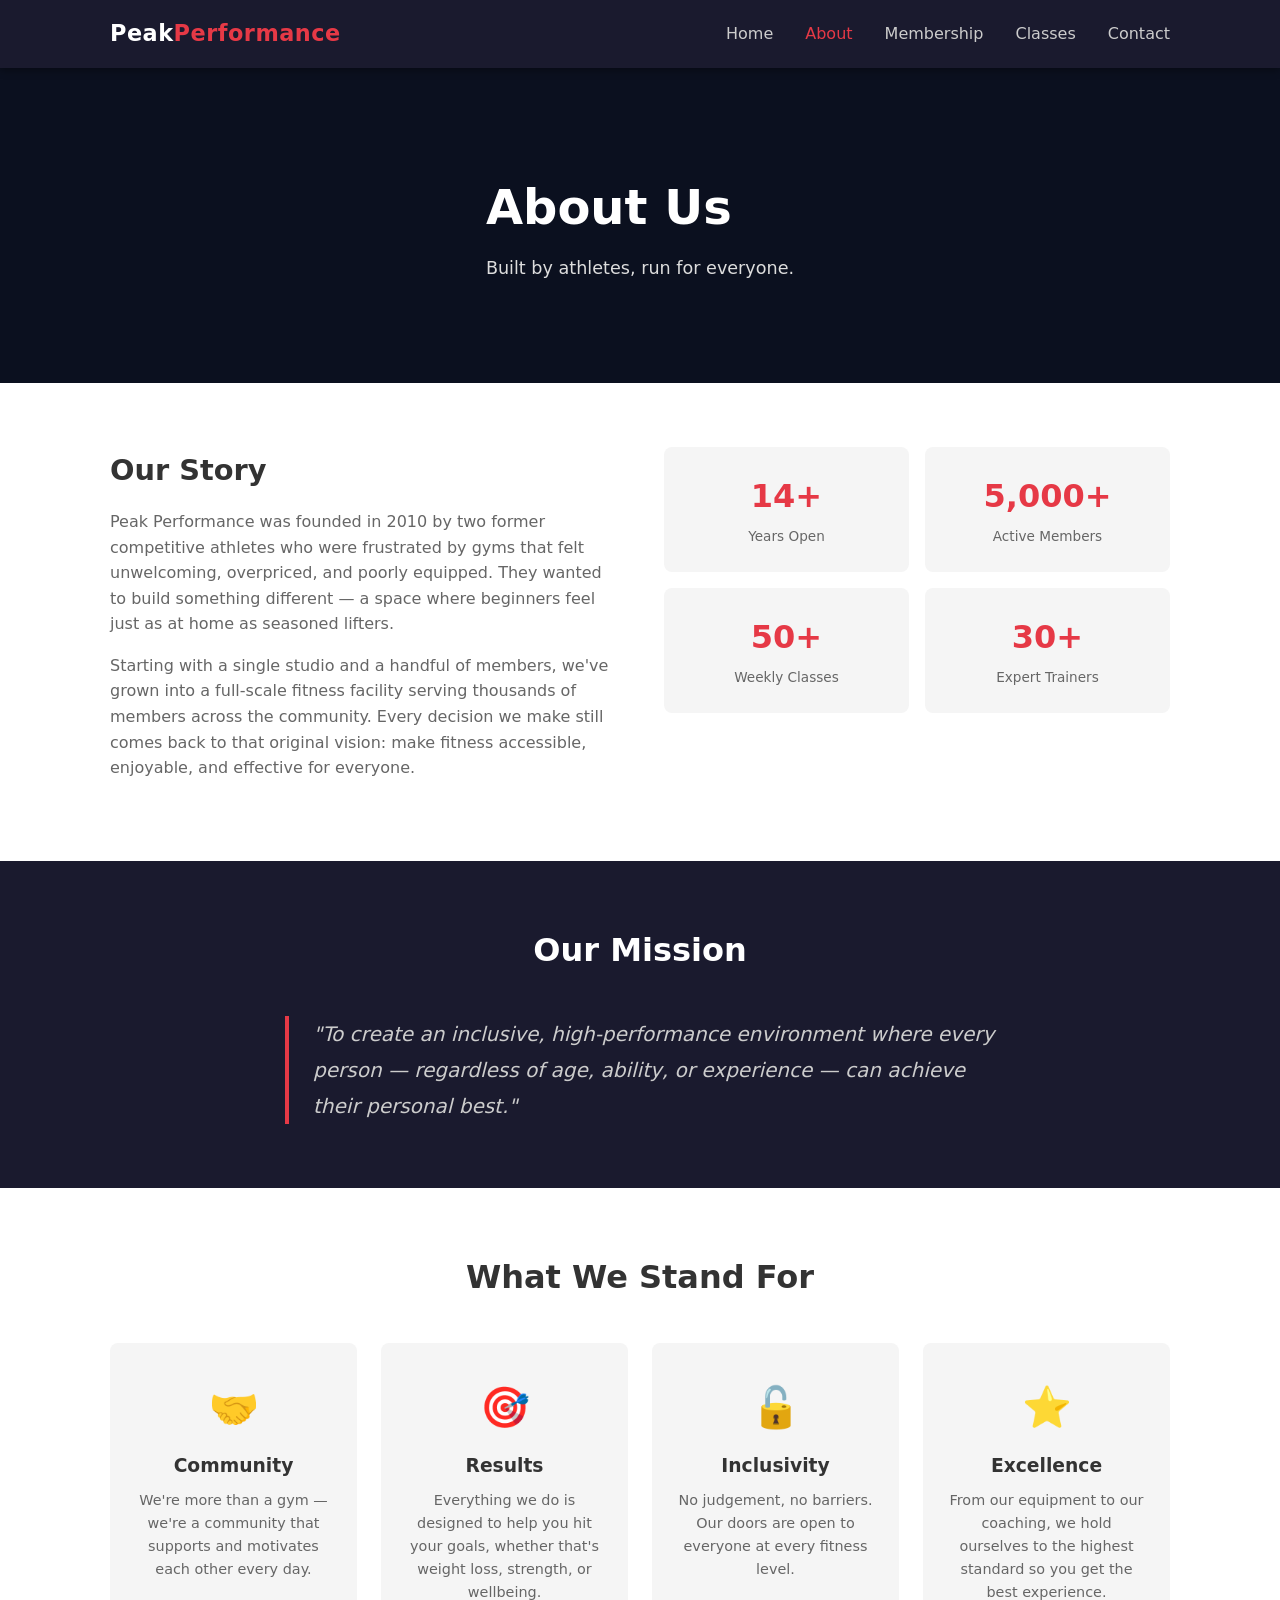
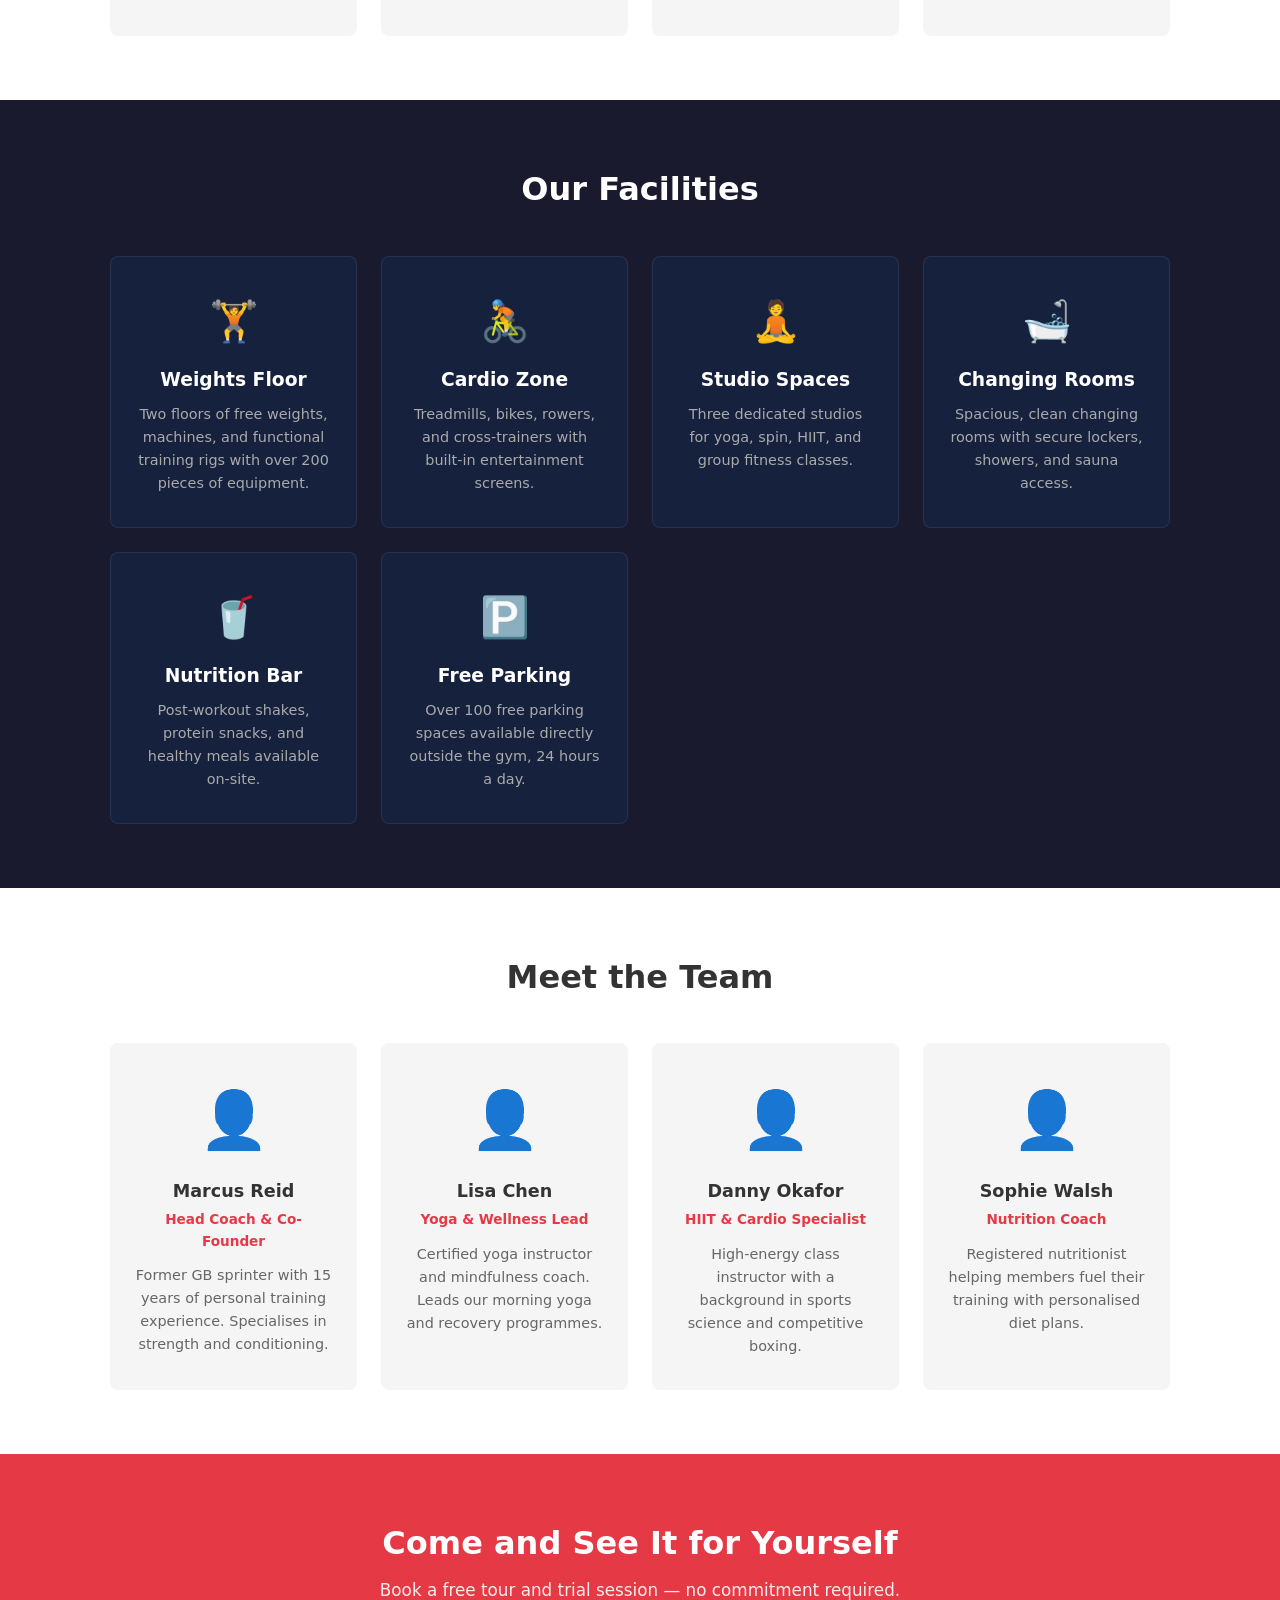
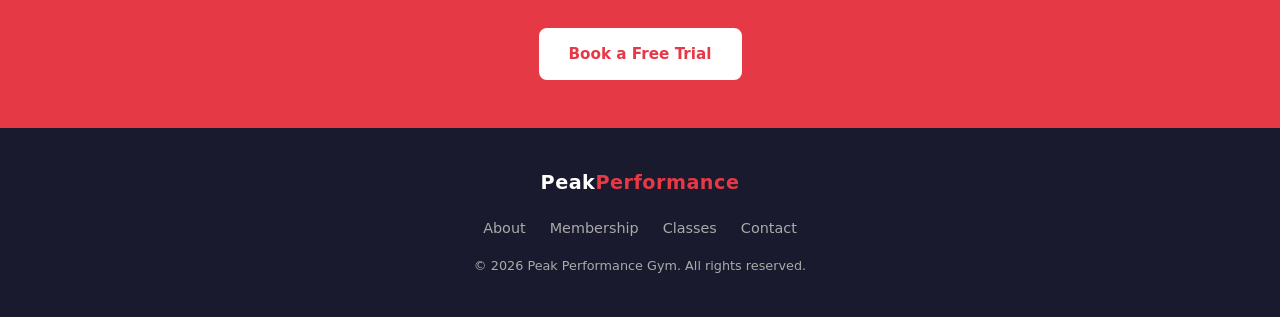
==== about.html @ bcf8e330 "Updated Contact page" ====
<!DOCTYPE html>
<html lang="en-GB">
<head>
  <meta charset="UTF-8" />
  <meta name="viewport" content="width=device-width, initial-scale=1.0" />
  <title>About Us – Peak Performance Gym</title>
  <link rel="stylesheet" href="css/style.css" />
  <script src="https://code.jquery.com/jquery-3.7.1.min.js" defer></script>
  <script src="js/main.js" defer></script>
</head>
<body>

  <!-- ===== HEADER / NAV ===== -->
  <header class="site-header">
    <div class="container header-inner">
      <a href="index.html" class="logo" aria-label="Peak Performance Gym – Home">
        Peak<span>Performance</span>
      </a>
      <button class="nav-toggle" aria-controls="main-nav" aria-expanded="false" aria-label="Toggle navigation">
        <span></span><span></span><span></span>
      </button>
      <nav id="main-nav" aria-label="Main navigation">
        <ul role="list">
          <li><a href="index.html">Home</a></li>
          <li><a href="about.html" class="active" aria-current="page">About</a></li>
          <li><a href="#">Membership</a></li>
          <li><a href="#">Classes</a></li>
          <li><a href="contact.html">Contact</a></li>
        </ul>
      </nav>
    </div>
  </header>

  <main id="main-content">

    <!-- ===== PAGE HERO ===== -->
    <section class="page-hero" aria-labelledby="page-hero-heading">
      <div class="page-hero-overlay"></div>
      <div class="container page-hero-content">
        <h1 id="page-hero-heading">About Us</h1>
        <p>Built by athletes, run for everyone.</p>
      </div>
    </section>

    <!-- ===== OUR STORY ===== -->
    <section class="story section-pad" aria-labelledby="story-heading">
      <div class="container story-inner">
        <div class="story-text">
          <h2 id="story-heading">Our Story</h2>
          <p>Peak Performance was founded in 2010 by two former competitive athletes who were frustrated by gyms that felt unwelcoming, overpriced, and poorly equipped. They wanted to build something different — a space where beginners feel just as at home as seasoned lifters.</p>
          <p>Starting with a single studio and a handful of members, we've grown into a full-scale fitness facility serving thousands of members across the community. Every decision we make still comes back to that original vision: make fitness accessible, enjoyable, and effective for everyone.</p>
        </div>
        <div class="story-stat-grid" aria-label="Key statistics">
          <div class="stat-card">
            <span class="stat-number">14+</span>
            <span class="stat-label">Years Open</span>
          </div>
          <div class="stat-card">
            <span class="stat-number">5,000+</span>
            <span class="stat-label">Active Members</span>
          </div>
          <div class="stat-card">
            <span class="stat-number">50+</span>
            <span class="stat-label">Weekly Classes</span>
          </div>
          <div class="stat-card">
            <span class="stat-number">30+</span>
            <span class="stat-label">Expert Trainers</span>
          </div>
        </div>
      </div>
    </section>

    <!-- ===== MISSION ===== -->
    <section class="mission section-pad bg-dark" aria-labelledby="mission-heading">
      <div class="container mission-inner">
        <h2 id="mission-heading" class="section-title">Our Mission</h2>
        <p class="mission-statement">"To create an inclusive, high-performance environment where every person — regardless of age, ability, or experience — can achieve their personal best."</p>
      </div>
    </section>

    <!-- ===== VALUES ===== -->
    <section class="values section-pad" aria-labelledby="values-heading">
      <div class="container">
        <h2 id="values-heading" class="section-title">What We Stand For</h2>
        <div class="values-grid">
          <article class="value-card">
            <div class="feature-icon" aria-hidden="true">🤝</div>
            <h3>Community</h3>
            <p>We're more than a gym — we're a community that supports and motivates each other every day.</p>
          </article>
          <article class="value-card">
            <div class="feature-icon" aria-hidden="true">🎯</div>
            <h3>Results</h3>
            <p>Everything we do is designed to help you hit your goals, whether that's weight loss, strength, or wellbeing.</p>
          </article>
          <article class="value-card">
            <div class="feature-icon" aria-hidden="true">🔓</div>
            <h3>Inclusivity</h3>
            <p>No judgement, no barriers. Our doors are open to everyone at every fitness level.</p>
          </article>
          <article class="value-card">
            <div class="feature-icon" aria-hidden="true">⭐</div>
            <h3>Excellence</h3>
            <p>From our equipment to our coaching, we hold ourselves to the highest standard so you get the best experience.</p>
          </article>
        </div>
      </div>
    </section>

    <!-- ===== FACILITIES ===== -->
    <section class="facilities section-pad bg-dark" aria-labelledby="facilities-heading">
      <div class="container">
        <h2 id="facilities-heading" class="section-title">Our Facilities</h2>
        <div class="facilities-grid">
          <article class="facility-card">
            <div class="feature-icon" aria-hidden="true">🏋️</div>
            <h3>Weights Floor</h3>
            <p>Two floors of free weights, machines, and functional training rigs with over 200 pieces of equipment.</p>
          </article>
          <article class="facility-card">
            <div class="feature-icon" aria-hidden="true">🚴</div>
            <h3>Cardio Zone</h3>
            <p>Treadmills, bikes, rowers, and cross-trainers with built-in entertainment screens.</p>
          </article>
          <article class="facility-card">
            <div class="feature-icon" aria-hidden="true">🧘</div>
            <h3>Studio Spaces</h3>
            <p>Three dedicated studios for yoga, spin, HIIT, and group fitness classes.</p>
          </article>
          <article class="facility-card">
            <div class="feature-icon" aria-hidden="true">🛁</div>
            <h3>Changing Rooms</h3>
            <p>Spacious, clean changing rooms with secure lockers, showers, and sauna access.</p>
          </article>
          <article class="facility-card">
            <div class="feature-icon" aria-hidden="true">🥤</div>
            <h3>Nutrition Bar</h3>
            <p>Post-workout shakes, protein snacks, and healthy meals available on-site.</p>
          </article>
          <article class="facility-card">
            <div class="feature-icon" aria-hidden="true">🅿️</div>
            <h3>Free Parking</h3>
            <p>Over 100 free parking spaces available directly outside the gym, 24 hours a day.</p>
          </article>
        </div>
      </div>
    </section>

    <!-- ===== TEAM ===== -->
    <section class="team section-pad" aria-labelledby="team-heading">
      <div class="container">
        <h2 id="team-heading" class="section-title">Meet the Team</h2>
        <div class="team-grid">
          <article class="team-card">
            <div class="team-avatar" aria-hidden="true">👤</div>
            <h3>Marcus Reid</h3>
            <p class="team-role">Head Coach &amp; Co-Founder</p>
            <p>Former GB sprinter with 15 years of personal training experience. Specialises in strength and conditioning.</p>
          </article>
          <article class="team-card">
            <div class="team-avatar" aria-hidden="true">👤</div>
            <h3>Lisa Chen</h3>
            <p class="team-role">Yoga &amp; Wellness Lead</p>
            <p>Certified yoga instructor and mindfulness coach. Leads our morning yoga and recovery programmes.</p>
          </article>
          <article class="team-card">
            <div class="team-avatar" aria-hidden="true">👤</div>
            <h3>Danny Okafor</h3>
            <p class="team-role">HIIT &amp; Cardio Specialist</p>
            <p>High-energy class instructor with a background in sports science and competitive boxing.</p>
          </article>
          <article class="team-card">
            <div class="team-avatar" aria-hidden="true">👤</div>
            <h3>Sophie Walsh</h3>
            <p class="team-role">Nutrition Coach</p>
            <p>Registered nutritionist helping members fuel their training with personalised diet plans.</p>
          </article>
        </div>
      </div>
    </section>

    <!-- ===== CTA BANNER ===== -->
    <section class="cta-banner section-pad" aria-labelledby="cta-heading">
      <div class="container cta-inner">
        <h2 id="cta-heading">Come and See It for Yourself</h2>
        <p>Book a free tour and trial session — no commitment required.</p>
        <a href="#" class="btn btn-primary">Book a Free Trial</a>
      </div>
    </section>

  </main>

  <!-- ===== FOOTER ===== -->
  <footer class="site-footer" role="contentinfo">
    <div class="container footer-inner">
      <p class="logo">Peak<span>Performance</span></p>
      <nav aria-label="Footer navigation">
        <ul role="list">
          <li><a href="about.html">About</a></li>
          <li><a href="#">Membership</a></li>
          <li><a href="#">Classes</a></li>
          <li><a href="contact.html">Contact</a></li>
        </ul>
      </nav>
      <p class="footer-copy">&copy; <span id="year"></span> Peak Performance Gym. All rights reserved.</p>
    </div>
  </footer>

</body>
</html>
---- css/style.css ----
/* ===== CSS VARIABLES ===== */
:root {
  --clr-primary: #e63946;
  --clr-dark: #1a1a2e;
  --clr-dark-2: #16213e;
  --clr-light: #f5f5f5;
  --clr-text: #333;
  --clr-muted: #666;
  --font-main: 'Segoe UI', system-ui, sans-serif;
  --radius: 8px;
  --transition: 0.3s ease;
  --max-width: 1100px;
}

/* ===== RESET ===== */
*, *::before, *::after { box-sizing: border-box; margin: 0; padding: 0; }
html { scroll-behavior: smooth; }
body { font-family: var(--font-main); color: var(--clr-text); background: #fff; line-height: 1.6; }
img { max-width: 100%; display: block; }
a { text-decoration: none; color: inherit; }
ul { list-style: none; }

/* ===== UTILITIES ===== */
.container { max-width: var(--max-width); margin: 0 auto; padding: 0 1.25rem; }
.section-pad { padding: 4rem 0; }
.bg-dark { background: var(--clr-dark); color: var(--clr-light); }
.section-title { text-align: center; font-size: 2rem; margin-bottom: 2.5rem; }
.bg-dark .section-title { color: #fff; }

/* ===== BUTTONS ===== */
.btn {
  display: inline-block;
  padding: 0.75rem 1.75rem;
  border-radius: var(--radius);
  font-weight: 600;
  font-size: 0.95rem;
  transition: var(--transition);
  cursor: pointer;
  border: 2px solid transparent;
}
.btn-primary { background: var(--clr-primary); color: #fff; border-color: var(--clr-primary); }
.btn-primary:hover { background: #c1121f; border-color: #c1121f; }
.btn-outline { background: transparent; color: #fff; border-color: #fff; }
.btn-outline:hover { background: #fff; color: var(--clr-dark); }

/* ===== HEADER ===== */
.site-header {
  position: sticky;
  top: 0;
  z-index: 100;
  background: var(--clr-dark);
  padding: 1rem 0;
  box-shadow: 0 2px 8px rgba(0,0,0,0.4);
}
.header-inner { display: flex; align-items: center; justify-content: space-between; }
.logo { font-size: 1.4rem; font-weight: 800; color: #fff; letter-spacing: 0.5px; }
.logo span { color: var(--clr-primary); }

#main-nav ul { display: flex; gap: 2rem; }
#main-nav a { color: #ccc; font-weight: 500; transition: color var(--transition); }
#main-nav a:hover, #main-nav a.active { color: var(--clr-primary); }

/* Hamburger */
.nav-toggle {
  display: none;
  flex-direction: column;
  gap: 5px;
  background: none;
  border: none;
  cursor: pointer;
  padding: 4px;
}
.nav-toggle span {
  display: block;
  width: 25px;
  height: 2px;
  background: #fff;
  transition: var(--transition);
}

/* ===== HERO ===== */
.hero {
  position: relative;
  min-height: 90vh;
  display: flex;
  align-items: center;
  background: url('../images/homepagehero.jpg') center/cover no-repeat;
  background-color: var(--clr-dark-2);
}
.hero-overlay {
  position: absolute;
  inset: 0;
  background: rgba(0,0,0,0.6);
}
.hero-content {
  position: relative;
  z-index: 1;
  color: #fff;
  max-width: 600px;
}
.hero-content h1 { font-size: clamp(2.2rem, 5vw, 3.8rem); line-height: 1.15; margin-bottom: 1rem; }
.hero-content p { font-size: 1.1rem; color: #ddd; margin-bottom: 2rem; }
.hero-cta { display: flex; gap: 1rem; flex-wrap: wrap; }

/* ===== FEATURES ===== */
.features-grid {
  display: grid;
  grid-template-columns: repeat(auto-fit, minmax(220px, 1fr));
  gap: 1.5rem;
}
.feature-card {
  background: var(--clr-light);
  border-radius: var(--radius);
  padding: 2rem 1.5rem;
  text-align: center;
  transition: transform var(--transition), box-shadow var(--transition);
}
.feature-card:hover { transform: translateY(-4px); box-shadow: 0 8px 20px rgba(0,0,0,0.1); }
.feature-icon { font-size: 2.5rem; margin-bottom: 0.75rem; }
.feature-card h3 { margin-bottom: 0.5rem; font-size: 1.1rem; }
.feature-card p { color: var(--clr-muted); font-size: 0.9rem; }

/* ===== MEMBERSHIP PLANS ===== */
.plans-grid {
  display: grid;
  grid-template-columns: repeat(auto-fit, minmax(240px, 1fr));
  gap: 1.5rem;
  align-items: start;
}
.plan-card {
  background: var(--clr-dark-2);
  border: 1px solid rgba(255,255,255,0.1);
  border-radius: var(--radius);
  padding: 2rem 1.5rem;
  text-align: center;
  position: relative;
  transition: transform var(--transition);
}
.plan-card:hover { transform: translateY(-4px); }
.plan-card.featured { border-color: var(--clr-primary); }
.plan-card h3 { font-size: 1.2rem; color: #fff; margin-bottom: 0.75rem; }
.plan-card .price { font-size: 2.2rem; font-weight: 800; color: var(--clr-primary); margin-bottom: 1.25rem; }
.plan-card .price span { font-size: 1rem; font-weight: 400; color: #aaa; }
.plan-card ul { margin-bottom: 1.5rem; display: flex; flex-direction: column; gap: 0.5rem; }
.plan-card li { color: #ccc; font-size: 0.9rem; }
.plan-card li::before { content: "✓ "; color: var(--clr-primary); font-weight: 700; }
.badge {
  position: absolute;
  top: -12px;
  left: 50%;
  transform: translateX(-50%);
  background: var(--clr-primary);
  color: #fff;
  font-size: 0.75rem;
  font-weight: 700;
  padding: 0.25rem 0.75rem;
  border-radius: 20px;
  white-space: nowrap;
}

/* ===== TESTIMONIALS ===== */
.testimonials-grid {
  display: grid;
  grid-template-columns: repeat(auto-fit, minmax(260px, 1fr));
  gap: 1.5rem;
}
.testimonial-card {
  background: var(--clr-light);
  border-left: 4px solid var(--clr-primary);
  border-radius: var(--radius);
  padding: 1.5rem;
}
.testimonial-card p { font-style: italic; color: var(--clr-muted); margin-bottom: 1rem; }
.testimonial-card footer { font-weight: 600; font-size: 0.9rem; }

/* ===== CTA BANNER ===== */
.cta-banner { background: var(--clr-primary); color: #fff; }
.cta-inner { text-align: center; }
.cta-inner h2 { font-size: 2rem; margin-bottom: 0.5rem; }
.cta-inner p { margin-bottom: 1.5rem; font-size: 1.05rem; opacity: 0.9; }
.cta-banner .btn-primary { background: #fff; color: var(--clr-primary); border-color: #fff; }
.cta-banner .btn-primary:hover { background: var(--clr-dark); color: #fff; border-color: var(--clr-dark); }

/* ===== FOOTER ===== */
.site-footer { background: var(--clr-dark); color: #aaa; padding: 2.5rem 0; }
.footer-inner { display: flex; flex-direction: column; align-items: center; gap: 1rem; text-align: center; }
.site-footer .logo { font-size: 1.2rem; font-weight: 800; color: #fff; }
.site-footer nav ul { display: flex; gap: 1.5rem; flex-wrap: wrap; justify-content: center; }
.site-footer nav a { color: #aaa; font-size: 0.9rem; transition: color var(--transition); }
.site-footer nav a:hover { color: var(--clr-primary); }
.footer-copy { font-size: 0.8rem; }

/* ===== PAGE HERO (inner pages) ===== */
.page-hero {
  position: relative;
  min-height: 35vh;
  display: flex;
  align-items: center;
  background: var(--clr-dark-2);
}
.page-hero-overlay {
  position: absolute;
  inset: 0;
  background: rgba(0,0,0,0.5);
}
.page-hero-content {
  position: relative;
  z-index: 1;
  color: #fff;
}
.page-hero-content h1 { font-size: clamp(2rem, 4vw, 3rem); margin-bottom: 0.5rem; }
.page-hero-content p { font-size: 1.1rem; color: #ddd; }

/* ===== STORY ===== */
.story-inner {
  display: grid;
  grid-template-columns: 1fr 1fr;
  gap: 3rem;
  align-items: start;
}
.story-text h2 { font-size: 1.8rem; margin-bottom: 1rem; }
.story-text p { color: var(--clr-muted); margin-bottom: 1rem; }
.story-stat-grid {
  display: grid;
  grid-template-columns: 1fr 1fr;
  gap: 1rem;
}
.stat-card {
  background: var(--clr-light);
  border-radius: var(--radius);
  padding: 1.5rem;
  text-align: center;
  display: flex;
  flex-direction: column;
  gap: 0.25rem;
}
.stat-number { font-size: 2rem; font-weight: 800; color: var(--clr-primary); }
.stat-label { font-size: 0.85rem; color: var(--clr-muted); font-weight: 500; }

/* ===== MISSION ===== */
.mission-inner { text-align: center; max-width: 750px; margin: 0 auto; }
.mission-statement {
  font-size: 1.25rem;
  font-style: italic;
  color: #ccc;
  line-height: 1.8;
  border-left: 4px solid var(--clr-primary);
  padding-left: 1.5rem;
  text-align: left;
}

/* ===== VALUES ===== */
.values-grid {
  display: grid;
  grid-template-columns: repeat(auto-fit, minmax(220px, 1fr));
  gap: 1.5rem;
}
.value-card {
  background: var(--clr-light);
  border-radius: var(--radius);
  padding: 2rem 1.5rem;
  text-align: center;
  transition: transform var(--transition), box-shadow var(--transition);
}
.value-card:hover { transform: translateY(-4px); box-shadow: 0 8px 20px rgba(0,0,0,0.1); }
.value-card h3 { margin: 0.75rem 0 0.5rem; }
.value-card p { color: var(--clr-muted); font-size: 0.9rem; }

/* ===== FACILITIES ===== */
.facilities-grid {
  display: grid;
  grid-template-columns: repeat(auto-fit, minmax(220px, 1fr));
  gap: 1.5rem;
}
.facility-card {
  background: var(--clr-dark-2);
  border: 1px solid rgba(255,255,255,0.08);
  border-radius: var(--radius);
  padding: 2rem 1.5rem;
  text-align: center;
  transition: transform var(--transition);
}
.facility-card:hover { transform: translateY(-4px); }
.facility-card h3 { color: #fff; margin: 0.75rem 0 0.5rem; }
.facility-card p { color: #aaa; font-size: 0.9rem; }

/* ===== TEAM ===== */
.team-grid {
  display: grid;
  grid-template-columns: repeat(auto-fit, minmax(220px, 1fr));
  gap: 1.5rem;
}
.team-card {
  background: var(--clr-light);
  border-radius: var(--radius);
  padding: 2rem 1.5rem;
  text-align: center;
  transition: transform var(--transition), box-shadow var(--transition);
}
.team-card:hover { transform: translateY(-4px); box-shadow: 0 8px 20px rgba(0,0,0,0.1); }
.team-avatar { font-size: 3.5rem; margin-bottom: 0.75rem; }
.team-card h3 { font-size: 1.1rem; margin-bottom: 0.25rem; }
.team-role { color: var(--clr-primary); font-weight: 600; font-size: 0.85rem; margin-bottom: 0.75rem; }
.team-card p:last-child { color: var(--clr-muted); font-size: 0.9rem; }

/* ===== RESPONSIVE ===== */
@media (max-width: 768px) {
  .nav-toggle { display: flex; }

  #main-nav {
    display: none;
    position: absolute;
    top: 100%;
    left: 0;
    right: 0;
    background: var(--clr-dark);
    padding: 1rem 1.25rem;
  }
  #main-nav.open { display: block; }
  #main-nav ul { flex-direction: column; gap: 1rem; }

  .site-header { position: relative; }
  .header-inner { flex-wrap: wrap; position: relative; }

  .hero { min-height: 70vh; }
  .hero-content h1 { font-size: 2rem; }

  .story-inner { grid-template-columns: 1fr; }
}
.contact-grid {
  display: grid;
  grid-template-columns: repeat(auto-fit, minmax(220px, 1fr));
  gap: 1.5rem;
}
.contact-card {
  background: var(--clr-light);
  border-radius: var(--radius);
  padding: 2rem 1.5rem;
  text-align: center;
  transition: transform var(--transition), box-shadow var(--transition);
}
.contact-card:hover { transform: translateY(-4px); box-shadow: 0 8px 20px rgba(0,0,0,0.1); }
.contact-icon { font-size: 2.5rem; margin-bottom: 0.75rem; }
.contact-card h3 { margin-bottom: 0.5rem; font-size: 1.1rem; }
.contact-card p { color: var(--clr-muted); font-size: 0.9rem; }


/* ===== CONTACT FORM ===== */
.contact-form form {
  max-width: 650px;
  margin: 0 auto;
  display: flex;
  flex-direction: column;
  gap: 1.25rem;
}
.form-row {
  display: grid;
  grid-template-columns: 1fr 1fr;
  gap: 1.25rem;
}
.form-group { display: flex; flex-direction: column; gap: 0.4rem; }
.form-group label { color: #ccc; font-size: 0.9rem; font-weight: 600; }
.form-group input,
.form-group textarea {
  background: var(--clr-dark-2);
  border: 1px solid rgba(255,255,255,0.15);
  border-radius: var(--radius);
  padding: 0.75rem 1rem;
  color: #fff;
  font-family: inherit;
  font-size: 1rem;
  transition: border-color var(--transition);
}
.form-group input:focus,
.form-group textarea:focus {
  outline: none;
  border-color: var(--clr-primary);
}
.form-group input.invalid,
.form-group textarea.invalid { border-color: var(--clr-primary); }
.form-error {
  color: var(--clr-primary);
  font-size: 0.85rem;
  min-height: 1.1em;
}
.contact-form .btn-primary {
  align-self: flex-start;
  border: none;
}
.form-status { font-size: 0.95rem; font-weight: 600; min-height: 1.2em; }
.form-status.success { color: #4ade80; }
.form-status.error { color: var(--clr-primary); }

@media (max-width: 768px) {
  .form-row { grid-template-columns: 1fr; }
}
.social-icons {
    display: flex;
    justify-content: center;
    gap: 90px;
}
.social-icons a {
  display:flex;
  flex-direction: column;
  align-items: center;
  text-align: center;
  text-decoration: none;
  color: inherit;
}
.social-icons img:hover { transform: scale(1.1); }
.social-icons img {
  width: 70px;
  height: 70px;
  transition: transform var(--transition);
}
main section:last-child {
    padding-bottom: 3rem;
}
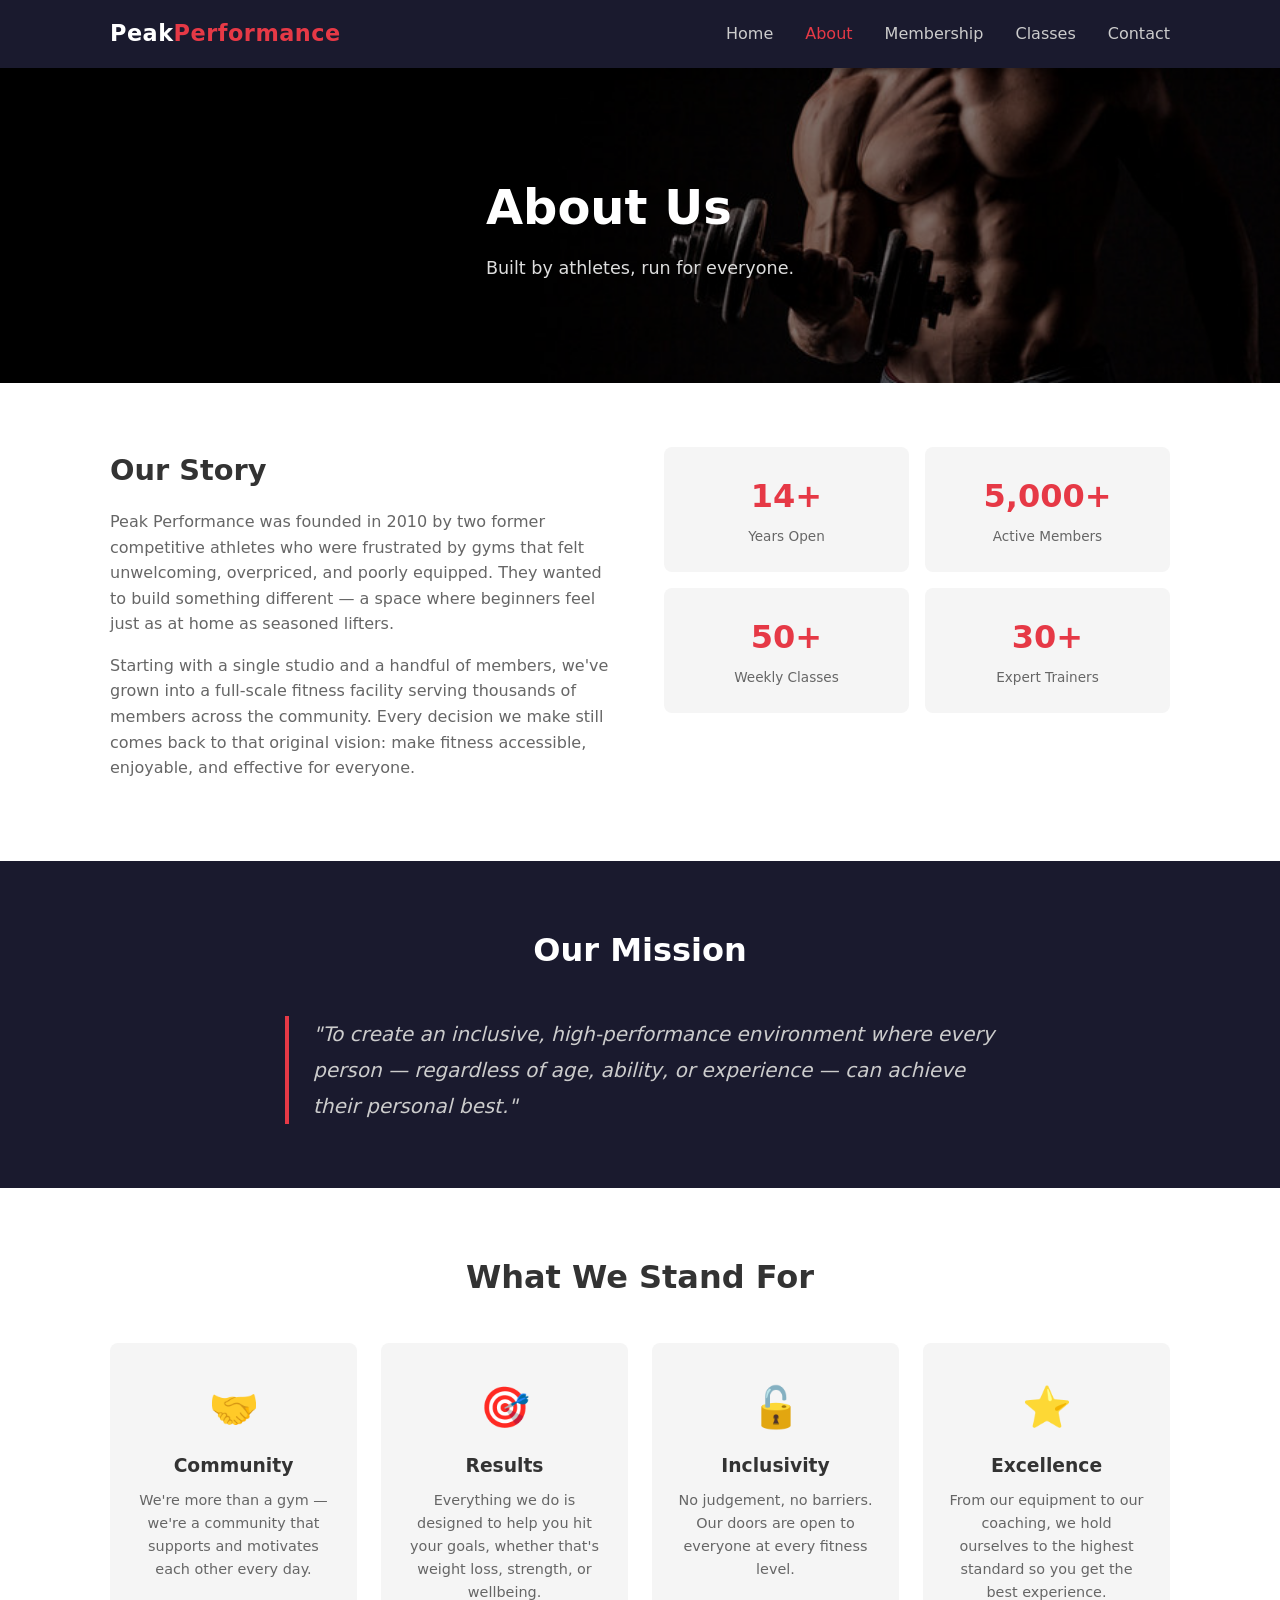
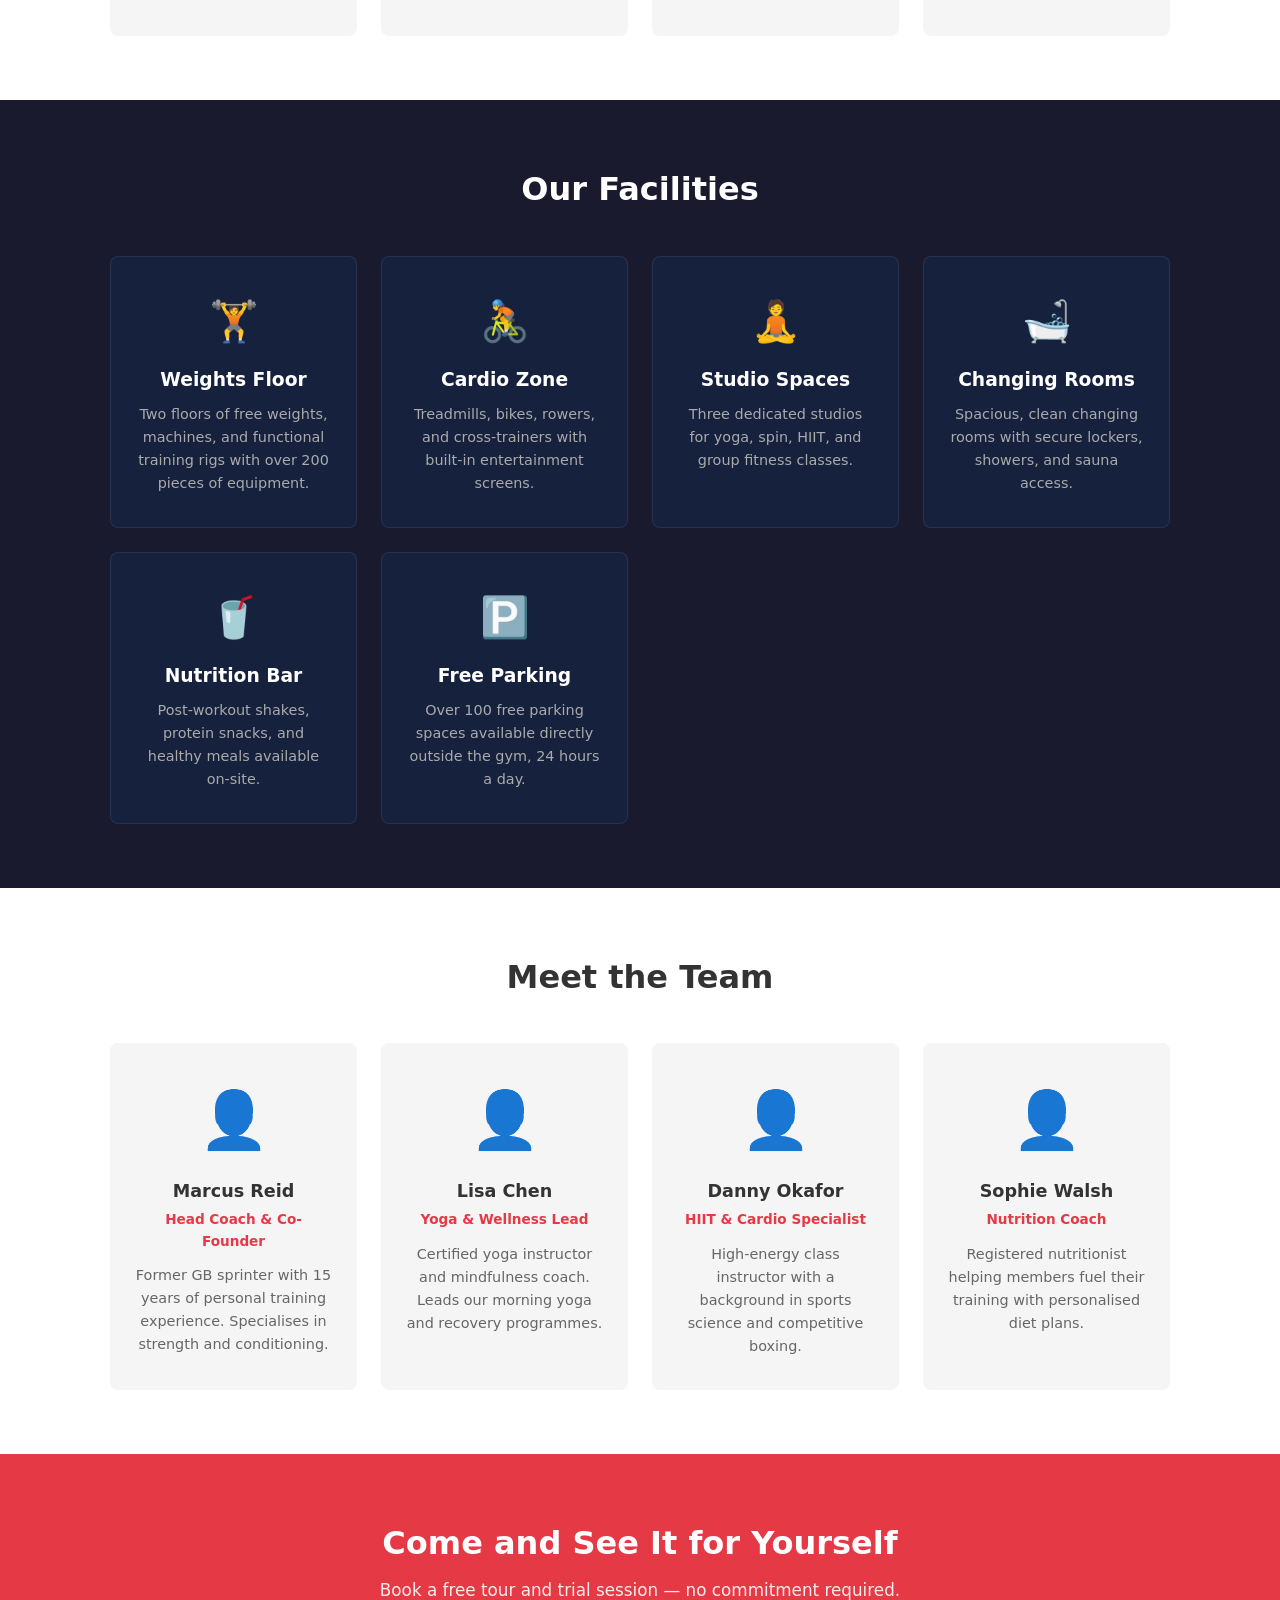
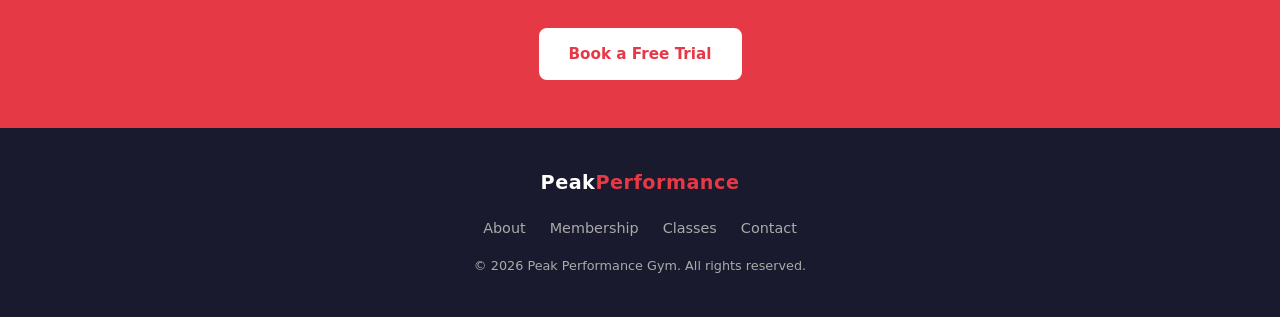
==== commit 803df7e3: "home page hero added to each webpage" ====
--- a/about.html
+++ b/about.html
@@ -5,10 +5,14 @@
   <meta name="viewport" content="width=device-width, initial-scale=1.0" />
   <title>About Us – Peak Performance Gym</title>
   <link rel="stylesheet" href="css/style.css" />
-  <script src="https://code.jquery.com/jquery-3.7.1.min.js" defer></script>
+  <link rel="icon" type="image/png" href="images/favicon.png" />
+  <script src="js/jquery.min.js" defer></script>
   <script src="js/main.js" defer></script>
 </head>
 <body>
+
+  <!-- ===== SKIP LINK ===== -->
+  <a href="#main-content" class="skip-link">Skip to main content</a>
 
   <!-- ===== HEADER / NAV ===== -->
   <header class="site-header">
@@ -23,18 +27,18 @@
         <ul role="list">
           <li><a href="index.html">Home</a></li>
           <li><a href="about.html" class="active" aria-current="page">About</a></li>
-          <li><a href="#">Membership</a></li>
-          <li><a href="#">Classes</a></li>
+          <li><a href="membership.html">Membership</a></li>
+          <li><a href="classes.html">Classes</a></li>
           <li><a href="contact.html">Contact</a></li>
         </ul>
       </nav>
     </div>
   </header>
 
-  <main id="main-content">
+  <main id="main-content" tabindex="-1">
 
     <!-- ===== PAGE HERO ===== -->
-    <section class="page-hero" aria-labelledby="page-hero-heading">
+    <section class="page-hero hero" aria-labelledby="page-hero-heading" role="region">
       <div class="page-hero-overlay"></div>
       <div class="container page-hero-content">
         <h1 id="page-hero-heading">About Us</h1>
@@ -43,7 +47,7 @@
     </section>
 
     <!-- ===== OUR STORY ===== -->
-    <section class="story section-pad" aria-labelledby="story-heading">
+    <section class="story section-pad" aria-labelledby="story-heading" role="region">
       <div class="container story-inner">
         <div class="story-text">
           <h2 id="story-heading">Our Story</h2>
@@ -72,7 +76,7 @@
     </section>
 
     <!-- ===== MISSION ===== -->
-    <section class="mission section-pad bg-dark" aria-labelledby="mission-heading">
+    <section class="mission section-pad bg-dark" aria-labelledby="mission-heading" role="region">
       <div class="container mission-inner">
         <h2 id="mission-heading" class="section-title">Our Mission</h2>
         <p class="mission-statement">"To create an inclusive, high-performance environment where every person — regardless of age, ability, or experience — can achieve their personal best."</p>
@@ -80,7 +84,7 @@
     </section>
 
     <!-- ===== VALUES ===== -->
-    <section class="values section-pad" aria-labelledby="values-heading">
+    <section class="values section-pad" aria-labelledby="values-heading" role="region">
       <div class="container">
         <h2 id="values-heading" class="section-title">What We Stand For</h2>
         <div class="values-grid">
@@ -109,7 +113,7 @@
     </section>
 
     <!-- ===== FACILITIES ===== -->
-    <section class="facilities section-pad bg-dark" aria-labelledby="facilities-heading">
+    <section class="facilities section-pad bg-dark" aria-labelledby="facilities-heading" role="region">
       <div class="container">
         <h2 id="facilities-heading" class="section-title">Our Facilities</h2>
         <div class="facilities-grid">
@@ -148,7 +152,7 @@
     </section>
 
     <!-- ===== TEAM ===== -->
-    <section class="team section-pad" aria-labelledby="team-heading">
+    <section class="team section-pad" aria-labelledby="team-heading" role="region">
       <div class="container">
         <h2 id="team-heading" class="section-title">Meet the Team</h2>
         <div class="team-grid">
@@ -181,11 +185,11 @@
     </section>
 
     <!-- ===== CTA BANNER ===== -->
-    <section class="cta-banner section-pad" aria-labelledby="cta-heading">
+    <section class="cta-banner section-pad" aria-labelledby="cta-heading" role="region">
       <div class="container cta-inner">
         <h2 id="cta-heading">Come and See It for Yourself</h2>
         <p>Book a free tour and trial session — no commitment required.</p>
-        <a href="#" class="btn btn-primary">Book a Free Trial</a>
+        <a href="contact.html" class="btn btn-primary">Book a Free Trial</a>
       </div>
     </section>
 
@@ -198,8 +202,8 @@
       <nav aria-label="Footer navigation">
         <ul role="list">
           <li><a href="about.html">About</a></li>
-          <li><a href="#">Membership</a></li>
-          <li><a href="#">Classes</a></li>
+          <li><a href="membership.html">Membership</a></li>
+          <li><a href="classes.html">Classes</a></li>
           <li><a href="contact.html">Contact</a></li>
         </ul>
       </nav>
--- a/css/style.css
+++ b/css/style.css
@@ -10,6 +10,41 @@
   --radius: 8px;
   --transition: 0.3s ease;
   --max-width: 1100px;
+}
+
+/* ===== SKIP LINK ===== */
+.skip-link {
+  position: absolute;
+  top: -100%;
+  left: 1rem;
+  background: var(--clr-primary);
+  color: #fff;
+  padding: 0.6rem 1.2rem;
+  border-radius: var(--radius);
+  font-weight: 700;
+  z-index: 9999;
+  transition: top 0.2s;
+}
+.skip-link:focus { top: 1rem; }
+
+/* ===== SCREEN READER ONLY ===== */
+.sr-only {
+  position: absolute;
+  width: 1px;
+  height: 1px;
+  padding: 0;
+  margin: -1px;
+  overflow: hidden;
+  clip: rect(0,0,0,0);
+  white-space: nowrap;
+  border: 0;
+}
+
+/* ===== FOCUS STYLES ===== */
+:focus-visible {
+  outline: 3px solid var(--clr-primary);
+  outline-offset: 3px;
+  border-radius: 2px;
 }
 
 /* ===== RESET ===== */
@@ -198,6 +233,9 @@
   align-items: center;
   background: var(--clr-dark-2);
 }
+.page-hero.hero {
+  background: url('../images/homepagehero.jpg') center 35%/cover no-repeat;
+}
 .page-hero-overlay {
   position: absolute;
   inset: 0;
@@ -302,6 +340,390 @@
 .team-card h3 { font-size: 1.1rem; margin-bottom: 0.25rem; }
 .team-role { color: var(--clr-primary); font-weight: 600; font-size: 0.85rem; margin-bottom: 0.75rem; }
 .team-card p:last-child { color: var(--clr-muted); font-size: 0.9rem; }
+
+/* ===== CLASSES ===== */
+.class-showcase {
+  background: linear-gradient(180deg, #f9fafb 0%, #eef2f7 100%);
+}
+.class-showcase-grid {
+  display: grid;
+  grid-template-columns: repeat(auto-fit, minmax(250px, 1fr));
+  gap: 1.25rem;
+}
+.class-showcase-card {
+  position: relative;
+  min-height: 320px;
+  border: none;
+  border-radius: 24px;
+  overflow: hidden;
+  cursor: pointer;
+  background-color: var(--clr-dark);
+  background-position: center;
+  background-size: cover;
+  text-align: left;
+  padding: 0;
+  box-shadow: 0 18px 40px rgba(0,0,0,0.16);
+  transition: transform 0.35s ease, box-shadow 0.35s ease;
+}
+.class-showcase-card:hover,
+.class-showcase-card:focus-visible {
+  transform: translateY(-6px) scale(1.01);
+  box-shadow: 0 24px 48px rgba(0,0,0,0.22);
+}
+.class-showcase-card.active {
+  outline: 4px solid rgba(230,57,70,0.8);
+  outline-offset: 4px;
+}
+.class-showcase-overlay {
+  position: absolute;
+  inset: 0;
+  background: linear-gradient(180deg, rgba(8,15,26,0.08) 0%, rgba(8,15,26,0.78) 100%);
+}
+.class-showcase-content {
+  position: absolute;
+  left: 0;
+  right: 0;
+  bottom: 0;
+  z-index: 1;
+  padding: 1.5rem;
+  color: #fff;
+}
+.class-showcase-name {
+  display: block;
+  font-size: 1.7rem;
+  font-weight: 800;
+  margin-bottom: 0.5rem;
+}
+.class-showcase-copy {
+  display: block;
+  max-width: 26ch;
+  color: rgba(255,255,255,0.9);
+}
+.class-showcase-spin {
+  background-image: url("../images/spin-class-hero.jpg");
+}
+.class-showcase-hyrox {
+  background-image: url("../images/hyrox-class-hero.jpg");
+}
+.class-showcase-hiit {
+  background-image: url("../images/HIIT-class-hero.jpg");
+}
+.class-showcase-sweat {
+  background-image: url("../images/sweat-class-hero.jpg");
+}
+.class-showcase-strength {
+  background-image: url("../images/strength-class-hero.jpg");
+}
+.class-showcase-recovery {
+  background-image: url("../images/recovery-class-hero.jpg");
+}
+.class-showcase-boxing {
+  background-image: url("../images/boxing-class-hero.jpg");
+}
+.class-showcase-yoga {
+  background-image: url("../images/yoga-class-hero.jpg");
+}
+.classes-intro {
+  max-width: 720px;
+  margin: 0 auto 2.5rem;
+  text-align: center;
+  color: var(--clr-muted);
+}
+.classes-note {
+  margin: -1.5rem auto 2rem;
+  text-align: center;
+  color: var(--clr-primary);
+  font-weight: 600;
+}
+.classes-layout {
+  max-width: 860px;
+  margin: 0 auto;
+}
+.class-schedule-panel {
+  --class-accent: var(--clr-primary);
+  background: var(--clr-light);
+  border-radius: var(--radius);
+  padding: 2rem;
+  box-shadow: 0 14px 30px rgba(0,0,0,0.08);
+}
+#class-panel-spin { --class-accent: #2563eb; }
+#class-panel-hyrox { --class-accent: #ea580c; }
+#class-panel-hiit { --class-accent: #dc2626; }
+#class-panel-sweat { --class-accent: #db2777; }
+#class-panel-strength { --class-accent: #15803d; }
+#class-panel-recovery { --class-accent: #7c3aed; }
+#class-panel-boxing { --class-accent: #b45309; }
+#class-panel-yoga { --class-accent: #0f766e; }
+.class-panel-header {
+  margin-bottom: 1.5rem;
+}
+.class-panel-header h3 {
+  font-size: 1.6rem;
+  margin-bottom: 0.4rem;
+}
+.class-panel-header p {
+  color: var(--clr-muted);
+}
+.schedule-grid {
+  display: grid;
+  grid-template-columns: repeat(auto-fit, minmax(170px, 1fr));
+  gap: 1rem;
+}
+.schedule-card {
+  background: #fff;
+  border-left: 4px solid var(--class-accent);
+  border-top: none;
+  border-right: none;
+  border-bottom: none;
+  border-radius: var(--radius);
+  padding: 1rem;
+  display: flex;
+  flex-direction: column;
+  gap: 0.25rem;
+  width: 100%;
+  text-align: left;
+  cursor: pointer;
+  transition: transform var(--transition), box-shadow var(--transition), background-color var(--transition);
+}
+.schedule-card:hover,
+.schedule-card:focus-visible {
+  transform: translateY(-2px);
+  box-shadow: 0 10px 24px rgba(0,0,0,0.12);
+}
+.schedule-card.booked {
+  background: #fff3f4;
+  box-shadow: 0 10px 24px rgba(230,57,70,0.18);
+}
+.schedule-card.booked .schedule-time {
+  color: var(--class-accent);
+}
+.schedule-day {
+  font-weight: 700;
+  color: var(--clr-dark);
+}
+.schedule-time {
+  color: var(--class-accent);
+  font-weight: 600;
+}
+.schedule-coach {
+  color: var(--clr-muted);
+  font-size: 0.9rem;
+}
+.booking-summary {
+  max-width: 860px;
+  margin: 2rem auto 0;
+  background: var(--clr-light);
+  border-radius: var(--radius);
+  padding: 2rem;
+  box-shadow: 0 14px 30px rgba(0,0,0,0.08);
+}
+.booking-summary-header {
+  margin-bottom: 1rem;
+}
+.booking-summary-header h3 {
+  font-size: 1.4rem;
+  margin-bottom: 0.35rem;
+}
+.booking-summary-header p {
+  color: var(--clr-muted);
+}
+.booking-status {
+  font-weight: 600;
+  min-height: 1.25rem;
+  margin-bottom: 1rem;
+}
+.booking-status.success {
+  color: #15803d;
+}
+.booking-list {
+  display: grid;
+  gap: 0.75rem;
+}
+.booking-item {
+  --class-accent: var(--clr-primary);
+  display: flex;
+  justify-content: space-between;
+  gap: 1rem;
+  align-items: center;
+  background: #fff;
+  border-radius: var(--radius);
+  padding: 0.9rem 1rem;
+  border-left: 4px solid var(--class-accent);
+}
+.booking-item.class-spin { --class-accent: #2563eb; }
+.booking-item.class-hyrox { --class-accent: #ea580c; }
+.booking-item.class-hiit { --class-accent: #dc2626; }
+.booking-item.class-sweat { --class-accent: #db2777; }
+.booking-item.class-strength { --class-accent: #15803d; }
+.booking-item.class-recovery { --class-accent: #7c3aed; }
+.booking-item.class-boxing { --class-accent: #b45309; }
+.booking-item.class-yoga { --class-accent: #0f766e; }
+.booking-item strong {
+  display: block;
+  color: var(--clr-dark);
+}
+.booking-item span {
+  display: block;
+  color: var(--clr-muted);
+  font-size: 0.9rem;
+}
+.booking-empty {
+  color: var(--clr-muted);
+}
+.booking-actions {
+  display: flex;
+  justify-content: flex-end;
+  margin-top: 1.25rem;
+}
+.booking-actions .btn-primary {
+  border: none;
+}
+#book-now-button[hidden] {
+  display: none !important;
+}
+.booking-modal[hidden] {
+  display: none;
+}
+.booking-modal {
+  position: fixed;
+  inset: 0;
+  z-index: 250;
+}
+.booking-modal.is-open {
+  display: flex;
+  align-items: center;
+  justify-content: center;
+  padding: 1.5rem;
+}
+.booking-modal-backdrop {
+  position: absolute;
+  inset: 0;
+  background: rgba(10, 15, 25, 0.72);
+}
+.booking-modal-dialog {
+  position: relative;
+  z-index: 1;
+  width: min(100%, 680px);
+  max-height: calc(100vh - 3rem);
+  overflow-y: auto;
+  background: #fff;
+  border-radius: 20px;
+  padding: 2rem;
+  box-shadow: 0 24px 60px rgba(0,0,0,0.28);
+}
+.booking-modal-close {
+  position: absolute;
+  top: 1rem;
+  right: 1rem;
+  width: 42px;
+  height: 42px;
+  border: none;
+  border-radius: 50%;
+  background: #eef2f7;
+  color: var(--clr-dark);
+  font-size: 1.8rem;
+  line-height: 1;
+  cursor: pointer;
+}
+.booking-modal-header {
+  margin-bottom: 1.5rem;
+}
+.booking-modal-header h3 {
+  font-size: 1.7rem;
+  margin-bottom: 0.35rem;
+}
+.booking-modal-header p {
+  color: var(--clr-muted);
+}
+.booking-selection-preview {
+  background: #f8fafc;
+  border-radius: 16px;
+  padding: 1.25rem;
+  margin-bottom: 1.5rem;
+}
+.booking-selection-preview h4 {
+  font-size: 1rem;
+  margin-bottom: 0.75rem;
+}
+.booking-form-class-list {
+  display: grid;
+  gap: 0.75rem;
+}
+.booking-form-class-list li {
+  background: #fff;
+  border-radius: var(--radius);
+  padding: 0.85rem 1rem;
+  border-left: 4px solid var(--clr-primary);
+}
+.booking-form-class-list strong,
+.booking-form-class-list span {
+  display: block;
+}
+.booking-form-class-list span {
+  color: var(--clr-muted);
+  font-size: 0.92rem;
+}
+.booking-form {
+  display: grid;
+  gap: 1rem;
+}
+.booking-form-note {
+  color: var(--clr-muted);
+  font-size: 0.92rem;
+}
+.booking-form-grid {
+  display: grid;
+  grid-template-columns: 1fr 1fr;
+  gap: 1rem 1.25rem;
+}
+.booking-form-group {
+  display: flex;
+  flex-direction: column;
+  gap: 0.4rem;
+}
+.booking-form-group-full {
+  grid-column: 1 / -1;
+}
+.booking-form-group label {
+  color: var(--clr-dark);
+  font-size: 0.92rem;
+  font-weight: 700;
+}
+.booking-form-group input,
+.booking-form-group textarea {
+  width: 100%;
+  background: #fff;
+  border: 1px solid #d5dbe3;
+  border-radius: var(--radius);
+  padding: 0.75rem 0.95rem;
+  color: var(--clr-text);
+  font-family: inherit;
+  font-size: 1rem;
+  transition: border-color var(--transition), box-shadow var(--transition);
+}
+.booking-form-group input:focus,
+.booking-form-group textarea:focus {
+  outline: none;
+  border-color: var(--clr-primary);
+  box-shadow: 0 0 0 3px rgba(230,57,70,0.12);
+}
+.booking-form-group input.invalid,
+.booking-form-group textarea.invalid {
+  border-color: var(--clr-primary);
+}
+.booking-form-status {
+  min-height: 1.2rem;
+  font-weight: 600;
+}
+.booking-form-status.success {
+  color: #15803d;
+}
+.booking-form-status.error {
+  color: var(--clr-primary);
+}
+.modal-open {
+  overflow: hidden;
+}
 
 /* ===== RESPONSIVE ===== */
 @media (max-width: 768px) {
@@ -326,6 +748,20 @@
   .hero-content h1 { font-size: 2rem; }
 
   .story-inner { grid-template-columns: 1fr; }
+  .class-showcase-card { min-height: 260px; }
+  .booking-item { flex-direction: column; align-items: flex-start; }
+  .booking-actions {
+    justify-content: stretch;
+  }
+  .booking-actions .btn-primary {
+    width: 100%;
+  }
+  .booking-modal-dialog {
+    padding: 1.5rem;
+  }
+  .booking-form-grid {
+    grid-template-columns: 1fr;
+  }
 }
 .contact-grid {
   display: grid;
@@ -361,7 +797,8 @@
 .form-group { display: flex; flex-direction: column; gap: 0.4rem; }
 .form-group label { color: #ccc; font-size: 0.9rem; font-weight: 600; }
 .form-group input,
-.form-group textarea {
+.form-group textarea,
+.form-group select {
   background: var(--clr-dark-2);
   border: 1px solid rgba(255,255,255,0.15);
   border-radius: var(--radius);
@@ -371,13 +808,19 @@
   font-size: 1rem;
   transition: border-color var(--transition);
 }
+.form-group select option { background: var(--clr-dark-2); color: #fff; }
 .form-group input:focus,
-.form-group textarea:focus {
+.form-group textarea:focus,
+.form-group select:focus {
   outline: none;
   border-color: var(--clr-primary);
 }
 .form-group input.invalid,
-.form-group textarea.invalid { border-color: var(--clr-primary); }
+.form-group textarea.invalid,
+.form-group select.invalid,
+.form-group input.invalid-field,
+.form-group textarea.invalid-field,
+.form-group select.invalid-field { border-color: var(--clr-primary); }
 .form-error {
   color: var(--clr-primary);
   font-size: 0.85rem;
